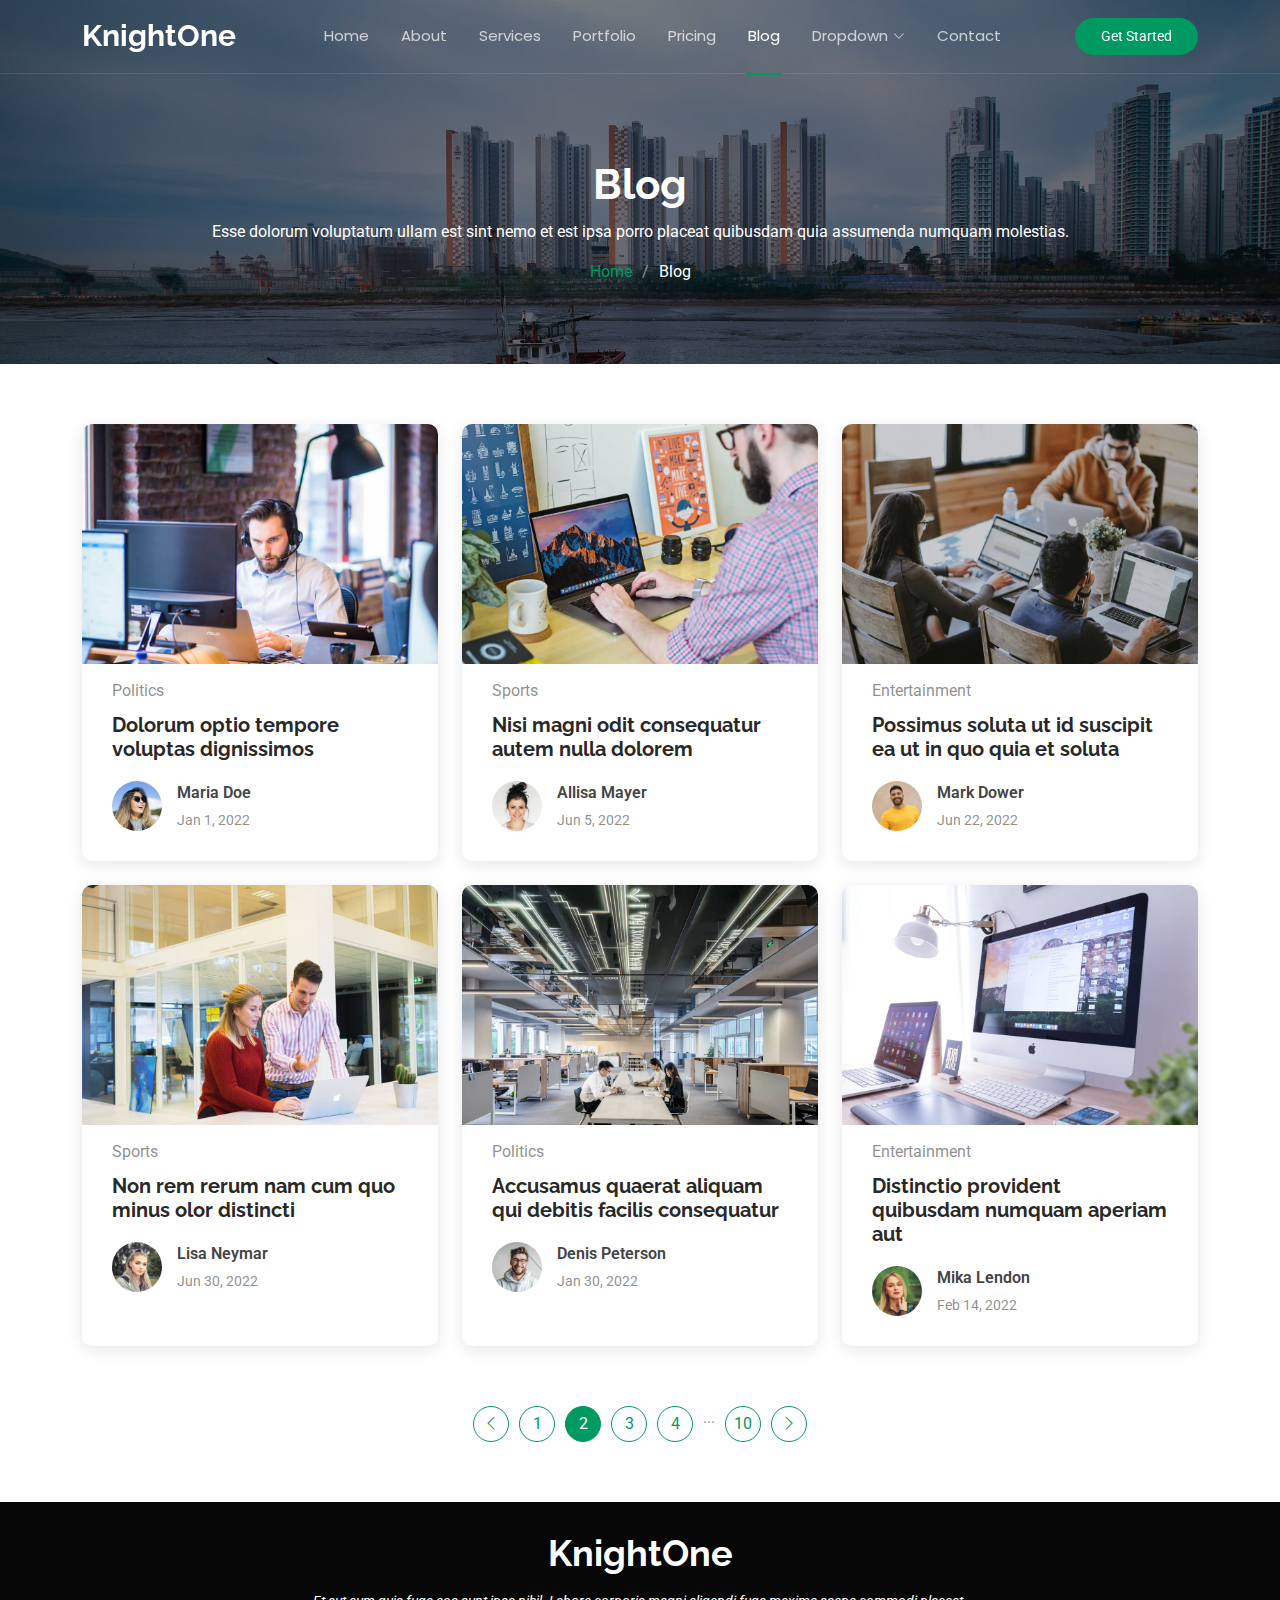
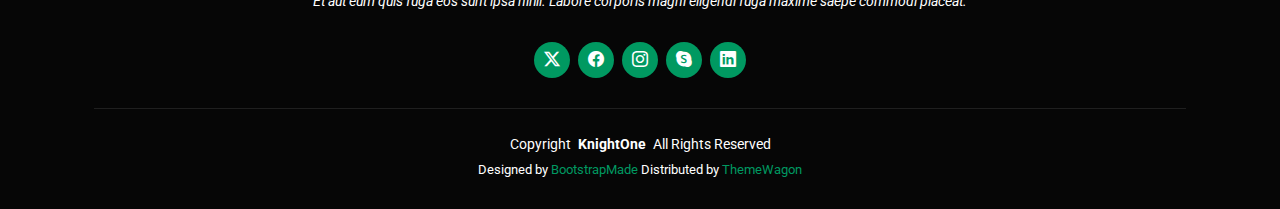
==== blog.html @ 6d6b8bbc "initial commit" ====
<!DOCTYPE html>
<html lang="en">

<head>
  <meta charset="utf-8">
  <meta content="width=device-width, initial-scale=1.0" name="viewport">
  <title>Blog - KnightOne Bootstrap Template</title>
  <meta name="description" content="">
  <meta name="keywords" content="">

  <!-- Favicons -->
  <link href="assets/img/favicon.png" rel="icon">
  <link href="assets/img/apple-touch-icon.png" rel="apple-touch-icon">

  <!-- Fonts -->
  <link href="https://fonts.googleapis.com" rel="preconnect">
  <link href="https://fonts.gstatic.com" rel="preconnect" crossorigin>
  <link href="https://fonts.googleapis.com/css2?family=Roboto:ital,wght@0,100;0,300;0,400;0,500;0,700;0,900;1,100;1,300;1,400;1,500;1,700;1,900&family=Poppins:ital,wght@0,100;0,200;0,300;0,400;0,500;0,600;0,700;0,800;0,900;1,100;1,200;1,300;1,400;1,500;1,600;1,700;1,800;1,900&family=Raleway:ital,wght@0,100;0,200;0,300;0,400;0,500;0,600;0,700;0,800;0,900;1,100;1,200;1,300;1,400;1,500;1,600;1,700;1,800;1,900&display=swap" rel="stylesheet">

  <!-- Vendor CSS Files -->
  <link href="assets/vendor/bootstrap/css/bootstrap.min.css" rel="stylesheet">
  <link href="assets/vendor/bootstrap-icons/bootstrap-icons.css" rel="stylesheet">
  <link href="assets/vendor/aos/aos.css" rel="stylesheet">
  <link href="assets/vendor/glightbox/css/glightbox.min.css" rel="stylesheet">
  <link href="assets/vendor/swiper/swiper-bundle.min.css" rel="stylesheet">

  <!-- Main CSS File -->
  <link href="assets/css/main.css" rel="stylesheet">

  <!-- =======================================================
  * Template Name: KnightOne
  * Template URL: https://bootstrapmade.com/knight-simple-one-page-bootstrap-template/
  * Updated: Oct 16 2024 with Bootstrap v5.3.3
  * Author: BootstrapMade.com
  * License: https://bootstrapmade.com/license/
  ======================================================== -->
</head>

<body class="blog-page">

  <header id="header" class="header d-flex align-items-center fixed-top">
    <div class="container position-relative d-flex align-items-center justify-content-between">

      <a href="index.html" class="logo d-flex align-items-center me-auto me-xl-0">
        <!-- Uncomment the line below if you also wish to use an image logo -->
        <!-- <img src="assets/img/logo.png" alt=""> -->
        <h1 class="sitename">KnightOne</h1>
      </a>

      <nav id="navmenu" class="navmenu">
        <ul>
          <li><a href="#hero">Home</a></li>
          <li><a href="#about">About</a></li>
          <li><a href="#services">Services</a></li>
          <li><a href="#portfolio">Portfolio</a></li>
          <li><a href="#pricing">Pricing</a></li>
          <li><a href="blog.html" class="active">Blog</a></li>
          <li class="dropdown"><a href="#"><span>Dropdown</span> <i class="bi bi-chevron-down toggle-dropdown"></i></a>
            <ul>
              <li><a href="#">Dropdown 1</a></li>
              <li class="dropdown"><a href="#"><span>Deep Dropdown</span> <i class="bi bi-chevron-down toggle-dropdown"></i></a>
                <ul>
                  <li><a href="#">Deep Dropdown 1</a></li>
                  <li><a href="#">Deep Dropdown 2</a></li>
                  <li><a href="#">Deep Dropdown 3</a></li>
                  <li><a href="#">Deep Dropdown 4</a></li>
                  <li><a href="#">Deep Dropdown 5</a></li>
                </ul>
              </li>
              <li><a href="#">Dropdown 2</a></li>
              <li><a href="#">Dropdown 3</a></li>
              <li><a href="#">Dropdown 4</a></li>
            </ul>
          </li>
          <li><a href="#contact">Contact</a></li>
        </ul>
        <i class="mobile-nav-toggle d-xl-none bi bi-list"></i>
      </nav>

      <a class="cta-btn" href="#about">Get Started</a>

    </div>
  </header>

  <main class="main">

    <!-- Page Title -->
    <div class="page-title dark-background" data-aos="fade" style="background-image: url(assets/img/page-title-bg.webp);">
      <div class="container position-relative">
        <h1>Blog</h1>
        <p>Esse dolorum voluptatum ullam est sint nemo et est ipsa porro placeat quibusdam quia assumenda numquam molestias.</p>
        <nav class="breadcrumbs">
          <ol>
            <li><a href="index.html">Home</a></li>
            <li class="current">Blog</li>
          </ol>
        </nav>
      </div>
    </div><!-- End Page Title -->

    <!-- Blog Posts Section -->
    <section id="blog-posts" class="blog-posts section">

      <div class="container">
        <div class="row gy-4">

          <div class="col-lg-4">
            <article>

              <div class="post-img">
                <img src="assets/img/blog/blog-1.jpg" alt="" class="img-fluid">
              </div>

              <p class="post-category">Politics</p>

              <h2 class="title">
                <a href="blog-details.html">Dolorum optio tempore voluptas dignissimos</a>
              </h2>

              <div class="d-flex align-items-center">
                <img src="assets/img/blog/blog-author.jpg" alt="" class="img-fluid post-author-img flex-shrink-0">
                <div class="post-meta">
                  <p class="post-author">Maria Doe</p>
                  <p class="post-date">
                    <time datetime="2022-01-01">Jan 1, 2022</time>
                  </p>
                </div>
              </div>

            </article>
          </div><!-- End post list item -->

          <div class="col-lg-4">
            <article>

              <div class="post-img">
                <img src="assets/img/blog/blog-2.jpg" alt="" class="img-fluid">
              </div>

              <p class="post-category">Sports</p>

              <h2 class="title">
                <a href="blog-details.html">Nisi magni odit consequatur autem nulla dolorem</a>
              </h2>

              <div class="d-flex align-items-center">
                <img src="assets/img/blog/blog-author-2.jpg" alt="" class="img-fluid post-author-img flex-shrink-0">
                <div class="post-meta">
                  <p class="post-author">Allisa Mayer</p>
                  <p class="post-date">
                    <time datetime="2022-01-01">Jun 5, 2022</time>
                  </p>
                </div>
              </div>

            </article>
          </div><!-- End post list item -->

          <div class="col-lg-4">
            <article>

              <div class="post-img">
                <img src="assets/img/blog/blog-3.jpg" alt="" class="img-fluid">
              </div>

              <p class="post-category">Entertainment</p>

              <h2 class="title">
                <a href="blog-details.html">Possimus soluta ut id suscipit ea ut in quo quia et soluta</a>
              </h2>

              <div class="d-flex align-items-center">
                <img src="assets/img/blog/blog-author-3.jpg" alt="" class="img-fluid post-author-img flex-shrink-0">
                <div class="post-meta">
                  <p class="post-author">Mark Dower</p>
                  <p class="post-date">
                    <time datetime="2022-01-01">Jun 22, 2022</time>
                  </p>
                </div>
              </div>

            </article>
          </div><!-- End post list item -->

          <div class="col-lg-4">
            <article>

              <div class="post-img">
                <img src="assets/img/blog/blog-4.jpg" alt="" class="img-fluid">
              </div>

              <p class="post-category">Sports</p>

              <h2 class="title">
                <a href="blog-details.html">Non rem rerum nam cum quo minus olor distincti</a>
              </h2>

              <div class="d-flex align-items-center">
                <img src="assets/img/blog/blog-author-4.jpg" alt="" class="img-fluid post-author-img flex-shrink-0">
                <div class="post-meta">
                  <p class="post-author">Lisa Neymar</p>
                  <p class="post-date">
                    <time datetime="2022-01-01">Jun 30, 2022</time>
                  </p>
                </div>
              </div>

            </article>
          </div><!-- End post list item -->

          <div class="col-lg-4">
            <article>

              <div class="post-img">
                <img src="assets/img/blog/blog-5.jpg" alt="" class="img-fluid">
              </div>

              <p class="post-category">Politics</p>

              <h2 class="title">
                <a href="blog-details.html">Accusamus quaerat aliquam qui debitis facilis consequatur</a>
              </h2>

              <div class="d-flex align-items-center">
                <img src="assets/img/blog/blog-author-5.jpg" alt="" class="img-fluid post-author-img flex-shrink-0">
                <div class="post-meta">
                  <p class="post-author">Denis Peterson</p>
                  <p class="post-date">
                    <time datetime="2022-01-01">Jan 30, 2022</time>
                  </p>
                </div>
              </div>

            </article>
          </div><!-- End post list item -->

          <div class="col-lg-4">
            <article>

              <div class="post-img">
                <img src="assets/img/blog/blog-6.jpg" alt="" class="img-fluid">
              </div>

              <p class="post-category">Entertainment</p>

              <h2 class="title">
                <a href="blog-details.html">Distinctio provident quibusdam numquam aperiam aut</a>
              </h2>

              <div class="d-flex align-items-center">
                <img src="assets/img/blog/blog-author-6.jpg" alt="" class="img-fluid post-author-img flex-shrink-0">
                <div class="post-meta">
                  <p class="post-author">Mika Lendon</p>
                  <p class="post-date">
                    <time datetime="2022-01-01">Feb 14, 2022</time>
                  </p>
                </div>
              </div>

            </article>
          </div><!-- End post list item -->

        </div>
      </div>

    </section><!-- /Blog Posts Section -->

    <!-- Blog Pagination Section -->
    <section id="blog-pagination" class="blog-pagination section">

      <div class="container">
        <div class="d-flex justify-content-center">
          <ul>
            <li><a href="#"><i class="bi bi-chevron-left"></i></a></li>
            <li><a href="#">1</a></li>
            <li><a href="#" class="active">2</a></li>
            <li><a href="#">3</a></li>
            <li><a href="#">4</a></li>
            <li>...</li>
            <li><a href="#">10</a></li>
            <li><a href="#"><i class="bi bi-chevron-right"></i></a></li>
          </ul>
        </div>
      </div>

    </section><!-- /Blog Pagination Section -->

  </main>

  <footer id="footer" class="footer dark-background">
    <div class="container">
      <h3 class="sitename">KnightOne</h3>
      <p>Et aut eum quis fuga eos sunt ipsa nihil. Labore corporis magni eligendi fuga maxime saepe commodi placeat.</p>
      <div class="social-links d-flex justify-content-center">
        <a href=""><i class="bi bi-twitter-x"></i></a>
        <a href=""><i class="bi bi-facebook"></i></a>
        <a href=""><i class="bi bi-instagram"></i></a>
        <a href=""><i class="bi bi-skype"></i></a>
        <a href=""><i class="bi bi-linkedin"></i></a>
      </div>
      <div class="container">
        <div class="copyright">
          <span>Copyright</span> <strong class="px-1 sitename">KnightOne</strong> <span>All Rights Reserved</span>
        </div>
        <div class="credits">
          <!-- All the links in the footer should remain intact. -->
          <!-- You can delete the links only if you've purchased the pro version. -->
          <!-- Licensing information: https://bootstrapmade.com/license/ -->
          <!-- Purchase the pro version with working PHP/AJAX contact form: [buy-url] -->
          Designed by <a href="https://bootstrapmade.com/">BootstrapMade</a> Distributed by <a href=“https://themewagon.com>ThemeWagon
        </div>
      </div>
    </div>
  </footer>

  <!-- Scroll Top -->
  <a href="#" id="scroll-top" class="scroll-top d-flex align-items-center justify-content-center"><i class="bi bi-arrow-up-short"></i></a>

  <!-- Preloader -->
  <div id="preloader"></div>

  <!-- Vendor JS Files -->
  <script src="assets/vendor/bootstrap/js/bootstrap.bundle.min.js"></script>
  <script src="assets/vendor/php-email-form/validate.js"></script>
  <script src="assets/vendor/aos/aos.js"></script>
  <script src="assets/vendor/glightbox/js/glightbox.min.js"></script>
  <script src="assets/vendor/purecounter/purecounter_vanilla.js"></script>
  <script src="assets/vendor/imagesloaded/imagesloaded.pkgd.min.js"></script>
  <script src="assets/vendor/isotope-layout/isotope.pkgd.min.js"></script>
  <script src="assets/vendor/swiper/swiper-bundle.min.js"></script>

  <!-- Main JS File -->
  <script src="assets/js/main.js"></script>

</body>

</html>
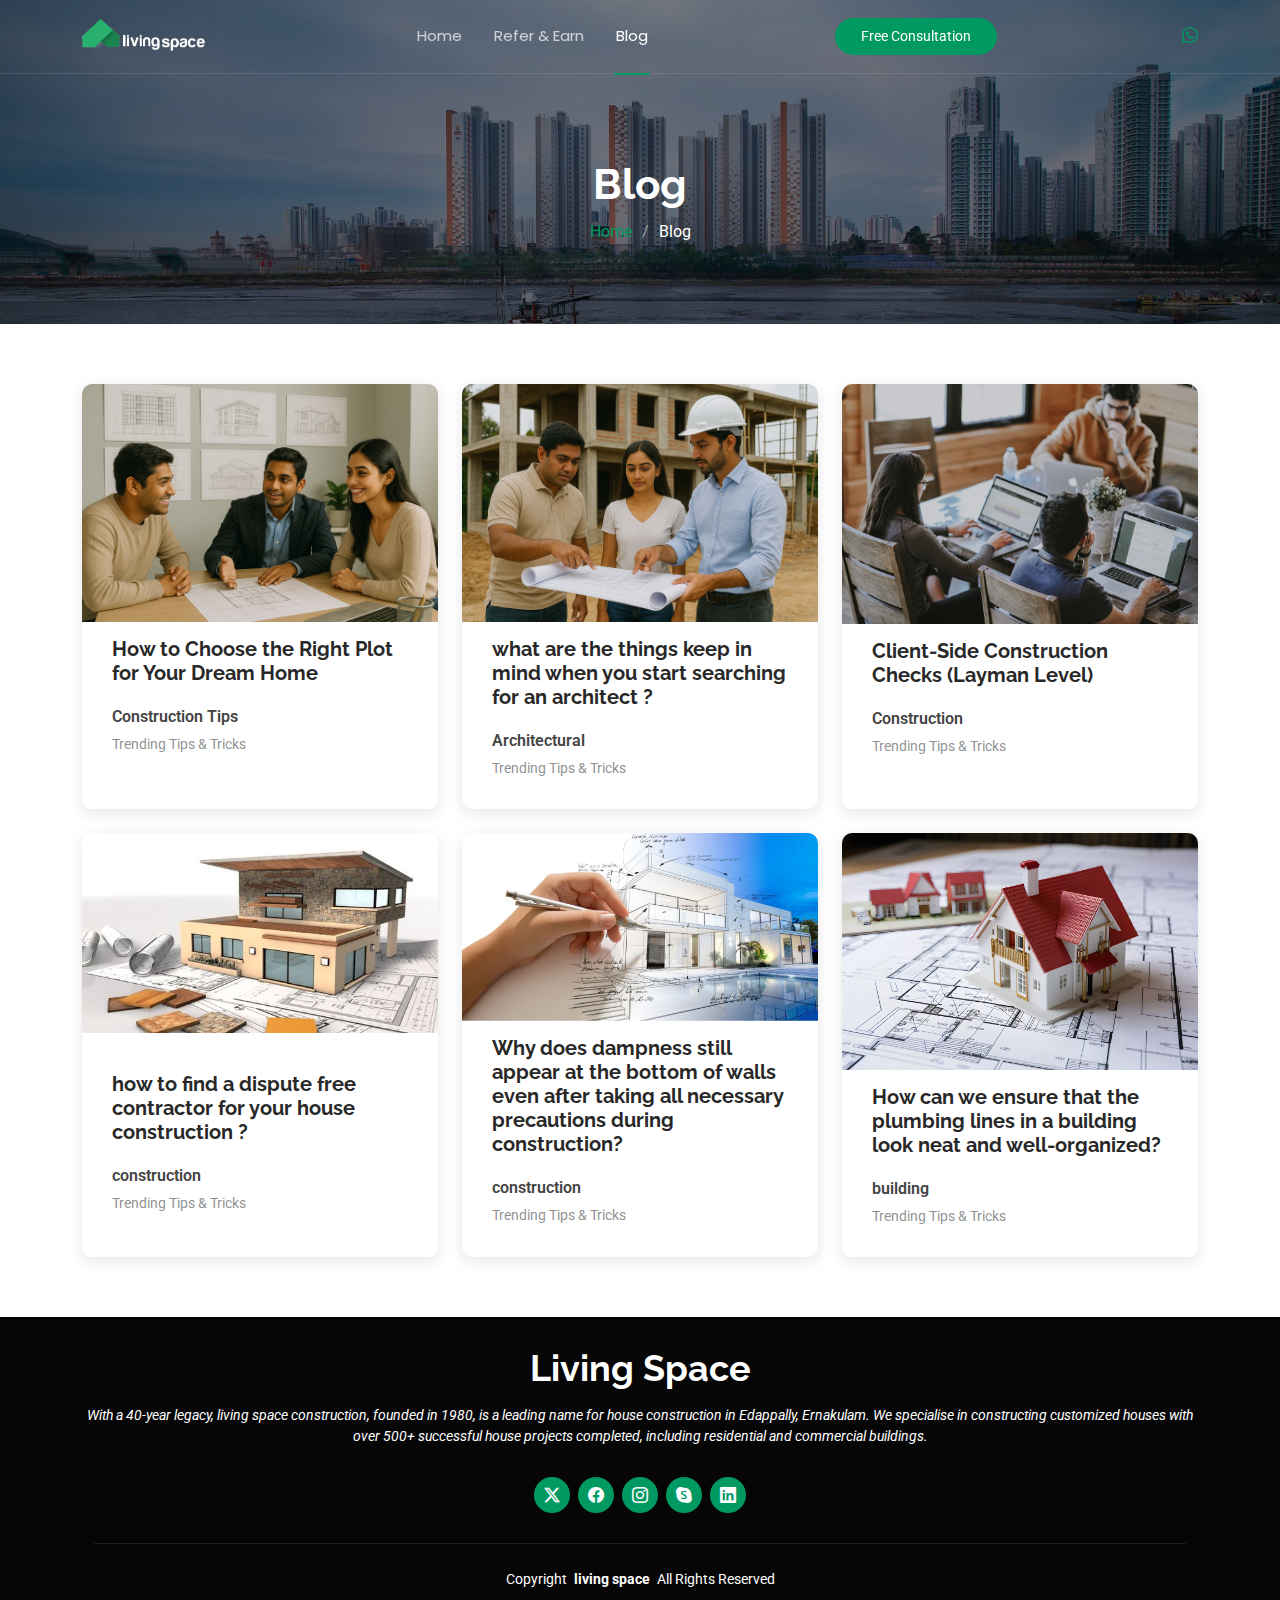
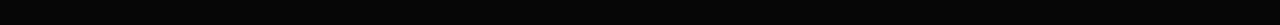
==== commit c0666ade: "second" ====
--- a/blog.html
+++ b/blog.html
@@ -4,12 +4,12 @@
 <head>
   <meta charset="utf-8">
   <meta content="width=device-width, initial-scale=1.0" name="viewport">
-  <title>Blog - KnightOne Bootstrap Template</title>
+  <title>Blog - livingspace</title>
   <meta name="description" content="">
   <meta name="keywords" content="">
 
   <!-- Favicons -->
-  <link href="assets/img/favicon.png" rel="icon">
+  <link href="assets/img/faviconlive.png" rel="icon">
   <link href="assets/img/apple-touch-icon.png" rel="apple-touch-icon">
 
   <!-- Fonts -->
@@ -26,14 +26,6 @@
 
   <!-- Main CSS File -->
   <link href="assets/css/main.css" rel="stylesheet">
-
-  <!-- =======================================================
-  * Template Name: KnightOne
-  * Template URL: https://bootstrapmade.com/knight-simple-one-page-bootstrap-template/
-  * Updated: Oct 16 2024 with Bootstrap v5.3.3
-  * Author: BootstrapMade.com
-  * License: https://bootstrapmade.com/license/
-  ======================================================== -->
 </head>
 
 <body class="blog-page">
@@ -41,44 +33,28 @@
   <header id="header" class="header d-flex align-items-center fixed-top">
     <div class="container position-relative d-flex align-items-center justify-content-between">
 
+      
       <a href="index.html" class="logo d-flex align-items-center me-auto me-xl-0">
-        <!-- Uncomment the line below if you also wish to use an image logo -->
-        <!-- <img src="assets/img/logo.png" alt=""> -->
-        <h1 class="sitename">KnightOne</h1>
+        <img src="assets/img/LOGOcroped.png" alt="Desktop Logo" class="logo-desktop">
+        <img src="assets/img/faviconlive.png" alt="Mobile Logo" class="logo-mobile">
       </a>
-
+      
       <nav id="navmenu" class="navmenu">
         <ul>
-          <li><a href="#hero">Home</a></li>
-          <li><a href="#about">About</a></li>
-          <li><a href="#services">Services</a></li>
-          <li><a href="#portfolio">Portfolio</a></li>
-          <li><a href="#pricing">Pricing</a></li>
+          <li><a href="index.html" >Home</a></li>
+          <li><a href="referearn.html">Refer & Earn</a></li>
+          
           <li><a href="blog.html" class="active">Blog</a></li>
-          <li class="dropdown"><a href="#"><span>Dropdown</span> <i class="bi bi-chevron-down toggle-dropdown"></i></a>
-            <ul>
-              <li><a href="#">Dropdown 1</a></li>
-              <li class="dropdown"><a href="#"><span>Deep Dropdown</span> <i class="bi bi-chevron-down toggle-dropdown"></i></a>
-                <ul>
-                  <li><a href="#">Deep Dropdown 1</a></li>
-                  <li><a href="#">Deep Dropdown 2</a></li>
-                  <li><a href="#">Deep Dropdown 3</a></li>
-                  <li><a href="#">Deep Dropdown 4</a></li>
-                  <li><a href="#">Deep Dropdown 5</a></li>
-                </ul>
-              </li>
-              <li><a href="#">Dropdown 2</a></li>
-              <li><a href="#">Dropdown 3</a></li>
-              <li><a href="#">Dropdown 4</a></li>
-            </ul>
-          </li>
-          <li><a href="#contact">Contact</a></li>
+           
         </ul>
         <i class="mobile-nav-toggle d-xl-none bi bi-list"></i>
       </nav>
 
-      <a class="cta-btn" href="#about">Get Started</a>
-
+      <a class="cta-btn" href="tel:+91 8848039558">Free Consultation</a>
+
+      <a href="https://wa.me/+91 9846878177" class="whatsapp-icon" target="_blank">
+        <i class="bi bi-whatsapp"></i>
+      </a>
     </div>
   </header>
 
@@ -88,7 +64,7 @@
     <div class="page-title dark-background" data-aos="fade" style="background-image: url(assets/img/page-title-bg.webp);">
       <div class="container position-relative">
         <h1>Blog</h1>
-        <p>Esse dolorum voluptatum ullam est sint nemo et est ipsa porro placeat quibusdam quia assumenda numquam molestias.</p>
+        <!-- <p>Esse dolorum voluptatum ullam est sint nemo et est ipsa porro placeat quibusdam quia assumenda numquam molestias.</p> -->
         <nav class="breadcrumbs">
           <ol>
             <li><a href="index.html">Home</a></li>
@@ -108,47 +84,47 @@
             <article>
 
               <div class="post-img">
-                <img src="assets/img/blog/blog-1.jpg" alt="" class="img-fluid">
-              </div>
-
-              <p class="post-category">Politics</p>
-
-              <h2 class="title">
-                <a href="blog-details.html">Dolorum optio tempore voluptas dignissimos</a>
-              </h2>
-
-              <div class="d-flex align-items-center">
-                <img src="assets/img/blog/blog-author.jpg" alt="" class="img-fluid post-author-img flex-shrink-0">
-                <div class="post-meta">
-                  <p class="post-author">Maria Doe</p>
-                  <p class="post-date">
-                    <time datetime="2022-01-01">Jan 1, 2022</time>
-                  </p>
-                </div>
-              </div>
-
-            </article>
-          </div><!-- End post list item -->
-
-          <div class="col-lg-4">
-            <article>
-
-              <div class="post-img">
-                <img src="assets/img/blog/blog-2.jpg" alt="" class="img-fluid">
-              </div>
-
-              <p class="post-category">Sports</p>
-
-              <h2 class="title">
-                <a href="blog-details.html">Nisi magni odit consequatur autem nulla dolorem</a>
-              </h2>
-
-              <div class="d-flex align-items-center">
-                <img src="assets/img/blog/blog-author-2.jpg" alt="" class="img-fluid post-author-img flex-shrink-0">
-                <div class="post-meta">
-                  <p class="post-author">Allisa Mayer</p>
-                  <p class="post-date">
-                    <time datetime="2022-01-01">Jun 5, 2022</time>
+                <img src="assets/img/blog1za.png" alt="" class="img-fluid">
+              </div>
+
+              <!-- <p class="post-category">Politics</p> -->
+
+              <h2 class="title">
+                <a href="blog-details1.html">How to Choose the Right Plot for Your Dream Home</a>
+              </h2>
+
+              <div class="d-flex align-items-center">
+                <!-- <img src="assets/img/blog1za.png" alt="" class="img-fluid post-author-img flex-shrink-0"> -->
+                <div class="post-meta">
+                  <p class="post-author">Construction Tips</p>
+                  <p class="post-date">
+                    <time datetime="2022-01-01">Trending Tips & Tricks</time>
+                  </p>
+                </div>
+              </div>
+
+            </article>
+          </div><!-- End post list item -->
+
+          <div class="col-lg-4">
+            <article>
+
+              <div class="post-img">
+                <img src="assets/img/blog2za.png" alt="" class="img-fluid">
+              </div>
+
+              <!-- <p class="post-category">Sports</p> -->
+
+              <h2 class="title">
+                <a href="blogdetail2.html">what are the things keep in mind when you start searching for an architect ?</a>
+              </h2>
+
+              <div class="d-flex align-items-center">
+                <!-- <img src="assets/img/blog/blog-author-2.jpg" alt="" class="img-fluid post-author-img flex-shrink-0"> -->
+                <div class="post-meta">
+                  <p class="post-author">Architectural</p>
+                  <p class="post-date">
+                    <time datetime="2022-01-01">Trending Tips & Tricks</time>
                   </p>
                 </div>
               </div>
@@ -163,96 +139,96 @@
                 <img src="assets/img/blog/blog-3.jpg" alt="" class="img-fluid">
               </div>
 
-              <p class="post-category">Entertainment</p>
-
-              <h2 class="title">
-                <a href="blog-details.html">Possimus soluta ut id suscipit ea ut in quo quia et soluta</a>
-              </h2>
-
-              <div class="d-flex align-items-center">
-                <img src="assets/img/blog/blog-author-3.jpg" alt="" class="img-fluid post-author-img flex-shrink-0">
-                <div class="post-meta">
-                  <p class="post-author">Mark Dower</p>
-                  <p class="post-date">
-                    <time datetime="2022-01-01">Jun 22, 2022</time>
-                  </p>
-                </div>
-              </div>
-
-            </article>
-          </div><!-- End post list item -->
-
-          <div class="col-lg-4">
-            <article>
-
-              <div class="post-img">
-                <img src="assets/img/blog/blog-4.jpg" alt="" class="img-fluid">
-              </div>
-
-              <p class="post-category">Sports</p>
-
-              <h2 class="title">
-                <a href="blog-details.html">Non rem rerum nam cum quo minus olor distincti</a>
-              </h2>
-
-              <div class="d-flex align-items-center">
-                <img src="assets/img/blog/blog-author-4.jpg" alt="" class="img-fluid post-author-img flex-shrink-0">
-                <div class="post-meta">
-                  <p class="post-author">Lisa Neymar</p>
-                  <p class="post-date">
-                    <time datetime="2022-01-01">Jun 30, 2022</time>
-                  </p>
-                </div>
-              </div>
-
-            </article>
-          </div><!-- End post list item -->
-
-          <div class="col-lg-4">
-            <article>
-
-              <div class="post-img">
-                <img src="assets/img/blog/blog-5.jpg" alt="" class="img-fluid">
-              </div>
-
-              <p class="post-category">Politics</p>
-
-              <h2 class="title">
-                <a href="blog-details.html">Accusamus quaerat aliquam qui debitis facilis consequatur</a>
-              </h2>
-
-              <div class="d-flex align-items-center">
-                <img src="assets/img/blog/blog-author-5.jpg" alt="" class="img-fluid post-author-img flex-shrink-0">
-                <div class="post-meta">
-                  <p class="post-author">Denis Peterson</p>
-                  <p class="post-date">
-                    <time datetime="2022-01-01">Jan 30, 2022</time>
-                  </p>
-                </div>
-              </div>
-
-            </article>
-          </div><!-- End post list item -->
-
-          <div class="col-lg-4">
-            <article>
-
-              <div class="post-img">
-                <img src="assets/img/blog/blog-6.jpg" alt="" class="img-fluid">
-              </div>
-
-              <p class="post-category">Entertainment</p>
-
-              <h2 class="title">
-                <a href="blog-details.html">Distinctio provident quibusdam numquam aperiam aut</a>
-              </h2>
-
-              <div class="d-flex align-items-center">
-                <img src="assets/img/blog/blog-author-6.jpg" alt="" class="img-fluid post-author-img flex-shrink-0">
-                <div class="post-meta">
-                  <p class="post-author">Mika Lendon</p>
-                  <p class="post-date">
-                    <time datetime="2022-01-01">Feb 14, 2022</time>
+              <!-- <p class="post-category">Entertainment</p> -->
+
+              <h2 class="title">
+                <a href="blogdetail3.html">Client-Side Construction Checks (Layman Level)</a>
+              </h2>
+
+              <div class="d-flex align-items-center">
+                <!-- <img src="assets/img/blog/blog-author-3.jpg" alt="" class="img-fluid post-author-img flex-shrink-0"> -->
+                <div class="post-meta">
+                  <p class="post-author">Construction</p>
+                  <p class="post-date">
+                    <time datetime="2022-01-01">Trending Tips & Tricks</time>
+                  </p>
+                </div>
+              </div>
+
+            </article>
+          </div><!-- End post list item -->
+
+          <div class="col-lg-4">
+            <article>
+
+              <div class="post-img">
+                <img src="assets/img/blog1.jpg" alt="" class="img-fluid">
+              </div>
+
+              <!-- <p class="post-category">Sports</p> -->
+<br>
+              <h2 class="title">
+                <a href="blogdetail4.html">how to find a dispute free contractor for your house construction ?</a>
+              </h2>
+
+              <div class="d-flex align-items-center">
+                <!-- <img src="assets/img/blog/blog-author-4.jpg" alt="" class="img-fluid post-author-img flex-shrink-0"> -->
+                <div class="post-meta">
+                  <p class="post-author">construction</p>
+                  <p class="post-date">
+                    <time datetime="2022-01-01">Trending Tips & Tricks</time>
+                  </p>
+                </div>
+              </div>
+
+            </article>
+          </div><!-- End post list item -->
+
+          <div class="col-lg-4">
+            <article>
+
+              <div class="post-img">
+                <img src="assets/img/blog2.jpg" alt="" class="img-fluid">
+              </div>
+
+              <!-- <p class="post-category">Politics</p> -->
+
+              <h2 class="title">
+                <a href="blogdetail5.html">Why does dampness still appear at the bottom of walls even after taking all necessary precautions during construction?</a>
+              </h2>
+
+              <div class="d-flex align-items-center">
+                <!-- <img src="assets/img/blog/blog-author-5.jpg" alt="" class="img-fluid post-author-img flex-shrink-0"> -->
+                <div class="post-meta">
+                  <p class="post-author">construction</p>
+                  <p class="post-date">
+                    <time datetime="2022-01-01">Trending Tips & Tricks</time>
+                  </p>
+                </div>
+              </div>
+
+            </article>
+          </div><!-- End post list item -->
+
+          <div class="col-lg-4">
+            <article>
+
+              <div class="post-img">
+                <img src="assets/img/blog3.webp" alt="" class="img-fluid">
+              </div>
+
+              <!-- <p class="post-category">Entertainment</p> -->
+
+              <h2 class="title">
+                <a href="blogdetail6.html">How can we ensure that the plumbing lines in a building look neat and well-organized?</a>
+              </h2>
+
+              <div class="d-flex align-items-center">
+                <!-- <img src="assets/img/blog/blog-author-6.jpg" alt="" class="img-fluid post-author-img flex-shrink-0"> -->
+                <div class="post-meta">
+                  <p class="post-author">building</p>
+                  <p class="post-date">
+                    <time datetime="2022-01-01">Trending Tips & Tricks</time>
                   </p>
                 </div>
               </div>
@@ -266,31 +242,14 @@
     </section><!-- /Blog Posts Section -->
 
     <!-- Blog Pagination Section -->
-    <section id="blog-pagination" class="blog-pagination section">
-
-      <div class="container">
-        <div class="d-flex justify-content-center">
-          <ul>
-            <li><a href="#"><i class="bi bi-chevron-left"></i></a></li>
-            <li><a href="#">1</a></li>
-            <li><a href="#" class="active">2</a></li>
-            <li><a href="#">3</a></li>
-            <li><a href="#">4</a></li>
-            <li>...</li>
-            <li><a href="#">10</a></li>
-            <li><a href="#"><i class="bi bi-chevron-right"></i></a></li>
-          </ul>
-        </div>
-      </div>
-
-    </section><!-- /Blog Pagination Section -->
+    <!-- /Blog Pagination Section -->
 
   </main>
 
   <footer id="footer" class="footer dark-background">
     <div class="container">
-      <h3 class="sitename">KnightOne</h3>
-      <p>Et aut eum quis fuga eos sunt ipsa nihil. Labore corporis magni eligendi fuga maxime saepe commodi placeat.</p>
+      <h3 class="sitename">Living Space</h3>
+      <p>With a 40-year legacy, living space construction, founded in 1980, is a leading name for house construction in Edappally, Ernakulam. We specialise in constructing customized houses with over 500+ successful house projects completed, including residential and commercial buildings.</p>
       <div class="social-links d-flex justify-content-center">
         <a href=""><i class="bi bi-twitter-x"></i></a>
         <a href=""><i class="bi bi-facebook"></i></a>
@@ -300,15 +259,10 @@
       </div>
       <div class="container">
         <div class="copyright">
-          <span>Copyright</span> <strong class="px-1 sitename">KnightOne</strong> <span>All Rights Reserved</span>
+          <span>Copyright</span> <strong class="px-1 sitename">living space</strong> <span>All Rights Reserved</span>
         </div>
         <div class="credits">
-          <!-- All the links in the footer should remain intact. -->
-          <!-- You can delete the links only if you've purchased the pro version. -->
-          <!-- Licensing information: https://bootstrapmade.com/license/ -->
-          <!-- Purchase the pro version with working PHP/AJAX contact form: [buy-url] -->
-          Designed by <a href="https://bootstrapmade.com/">BootstrapMade</a> Distributed by <a href=“https://themewagon.com>ThemeWagon
-        </div>
+            </div>
       </div>
     </div>
   </footer>
